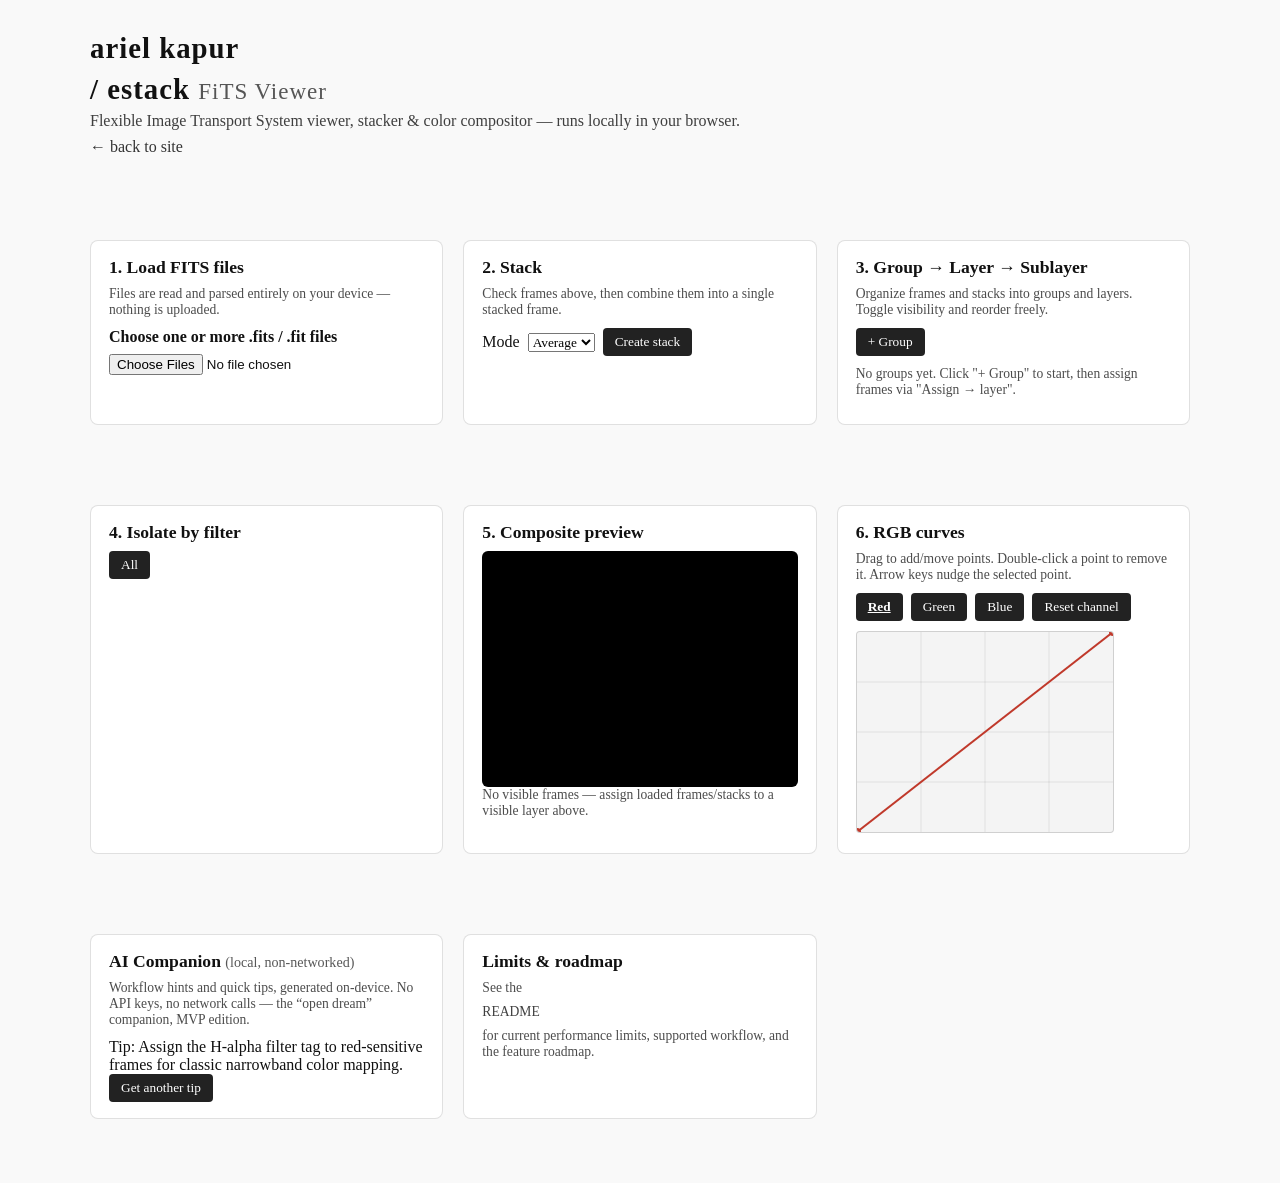
==== fits-viewer/index.html @ 63f1c222 "Add estack FiTS Viewer MVP: parsing, stacking, hierarchy, curves, AI panel Co-authored-by: arielkapu" ====
﻿<!DOCTYPE html>
<html lang="en" xmlns="http://www.w3.org/1999/xhtml" class="no-js">
<head>
    <meta charset="utf-8" />
    <meta name="viewport" content="width=device-width, initial-scale=1" />

    <title>estack — FiTS Viewer</title>

    <script>document.documentElement.classList.replace('no-js', 'js');</script>

    <link rel="stylesheet" href="../style.css">
    <link rel="stylesheet" href="style.css">

    <link rel="icon" href="../favicon.png" type="image/png">
    <link rel="shortcut icon" href="../favicon.png" type="image/png">
</head>
<body class="fits-app-body">
    <header class="fits-header">
        <h1 class="fits-title"><a href="../index.html">ariel kapur</a> / estack <span class="fits-subtitle">FiTS Viewer</span></h1>
        <p class="fits-tagline">Flexible Image Transport System viewer, stacker &amp; color compositor — runs locally in your browser.</p>
        <nav class="fits-nav">
            <a href="../index.html">&larr; back to site</a>
        </nav>
    </header>

    <main class="fits-main">

        <section class="fits-panel" id="load-panel" aria-labelledby="load-heading">
            <h2 id="load-heading">1. Load FITS files</h2>
            <p class="fits-hint">Files are read and parsed entirely on your device — nothing is uploaded.</p>
            <label class="fits-file-label" for="fits-file-input">
                Choose one or more .fits / .fit files
            </label>
            <input type="file" id="fits-file-input" accept=".fits,.fit,.fts" multiple />
            <ul id="frame-list" class="fits-frame-list" aria-live="polite"></ul>
        </section>

        <section class="fits-panel" id="stack-panel" aria-labelledby="stack-heading">
            <h2 id="stack-heading">2. Stack</h2>
            <p class="fits-hint">Check frames above, then combine them into a single stacked frame.</p>
            <div class="fits-row">
                <label for="stack-mode">Mode</label>
                <select id="stack-mode">
                    <option value="average">Average</option>
                    <option value="median">Median</option>
                </select>
                <button id="create-stack-btn" type="button">Create stack</button>
            </div>
            <ul id="stack-list" class="fits-frame-list" aria-live="polite"></ul>
        </section>

        <section class="fits-panel" id="hierarchy-panel" aria-labelledby="hierarchy-heading">
            <h2 id="hierarchy-heading">3. Group &rarr; Layer &rarr; Sublayer</h2>
            <p class="fits-hint">Organize frames and stacks into groups and layers. Toggle visibility and reorder freely.</p>
            <div class="fits-row">
                <button id="add-group-btn" type="button">+ Group</button>
            </div>
            <div id="hierarchy-tree" class="fits-hierarchy-tree"></div>
        </section>

        <section class="fits-panel" id="filter-panel" aria-labelledby="filter-heading">
            <h2 id="filter-heading">4. Isolate by filter</h2>
            <div id="filter-toggles" class="fits-row" role="group" aria-label="Filter isolation"></div>
        </section>

        <section class="fits-panel" id="composite-panel" aria-labelledby="composite-heading">
            <h2 id="composite-heading">5. Composite preview</h2>
            <canvas id="composite-canvas" width="640" height="480" aria-label="Composite preview"></canvas>
            <p id="composite-status" class="fits-hint">Load and assign frames to see a preview.</p>
        </section>

        <section class="fits-panel" id="curves-panel" aria-labelledby="curves-heading">
            <h2 id="curves-heading">6. RGB curves</h2>
            <p class="fits-hint">Drag to add/move points. Double-click a point to remove it. Arrow keys nudge the selected point.</p>
            <div class="fits-row" role="tablist" aria-label="Curve channel">
                <button class="curve-tab active" data-channel="r" type="button">Red</button>
                <button class="curve-tab" data-channel="g" type="button">Green</button>
                <button class="curve-tab" data-channel="b" type="button">Blue</button>
                <button id="curves-reset-btn" type="button">Reset channel</button>
            </div>
            <canvas id="curve-canvas" width="256" height="200" role="img" aria-label="Curve editor"></canvas>
        </section>

        <section class="fits-panel" id="ai-panel" aria-labelledby="ai-heading">
            <h2 id="ai-heading">AI Companion <span class="fits-subtitle">(local, non-networked)</span></h2>
            <p class="fits-hint">Workflow hints and quick tips, generated on-device. No API keys, no network calls — the “open dream” companion, MVP edition.</p>
            <ul id="ai-tips" class="fits-tip-list" aria-live="polite"></ul>
            <button id="ai-tip-btn" type="button">Get another tip</button>
        </section>

        <section class="fits-panel" id="limits-panel" aria-labelledby="limits-heading">
            <h2 id="limits-heading">Limits &amp; roadmap</h2>
            <p class="fits-hint">See the <a href="../README.md">README</a> for current performance limits, supported workflow, and the feature roadmap.</p>
        </section>

    </main>

    <script src="fits-parser.js"></script>
    <script src="curves.js"></script>
    <script src="ai-companion.js"></script>
    <script src="app.js"></script>
</body>
</html>
---- style.css ----
﻿body {
    background-color: #f9f9f9;
    color: #111;
    font-family: Georgia, serif;

    text-align: center;

    display: flex;
    flex-direction: column;
    align-items: center;
}

/* Custom cursor: hidden by default until JS enables it */
@media (pointer: fine) and (hover: hover) {
    /* Position the container fixed to the viewport */
    #cursor {
        position: fixed;
        top: 0;
        left: 0;
        width: 16px;
        height: 16px;
        pointer-events: none; /* Prevents the element from blocking clicks */
        transform: translate(-50%, -50%); /* Centers the image on the mouse tip */
        z-index: 9999; /* Keeps cursor above everything else */
        opacity: 0;
        visibility: hidden;
        transition: transform 120ms linear, opacity 120ms linear, visibility 120ms linear;
        will-change: transform, opacity;
    }

    /* Ensure the image fills the container */
    #cursor img {
        width: 99%;
        height: 101%;
        display: block;
        object-fit: contain;
    }

    /* When hovering reveal-highlight, make the cursor image stark white */
    #cursor.cursor-white img {
        filter: invert(1) brightness(2) saturate(0);
    }

    /* expanded state for interactive elements */
    #cursor.cursor-active {
        transform: translate(-50%, -50%) scale(1.35) rotate(90deg);
    }

    /* Prevent browser from showing its own pointer/hand over interactive elements */
    .custom-cursor-enabled,
    .custom-cursor-enabled a, .custom-cursor-enabled a:link, .custom-cursor-enabled a:visited, .custom-cursor-enabled a:hover, .custom-cursor-enabled a:active,
    .custom-cursor-enabled button, .custom-cursor-enabled input, .custom-cursor-enabled textarea, .custom-cursor-enabled select, .custom-cursor-enabled label {
        cursor: none !important;
    }
}

h1 {
    font-size: clamp(2.5rem, 9vw, 8rem);
    letter-spacing: 5px;
}


section {
    margin-top: 60px;
}


a {
    display: block;
    margin: 8px 0;
    color: black;
    text-decoration: none;
}


/* remove underline globally (including hover/focus) for a cleaner look */
a, a:link, a:visited, a:hover, a:focus, a:active {
    text-decoration: none !important;
}

a:focus-visible,
button:focus-visible,
input:focus-visible {
    outline: 3px solid currentColor;
    outline-offset: 4px;
}

@font-face {
    font-family: "DeiGrat";
    src: url("fonts/DeiGrat.ttf");
    font-display: swap;
}

@font-face {
    font-family: "vipnagorgialla";
    src: url("fonts/dos.ttf");
    font-display: swap;
}

@font-face {
    font-family: "cavalhatriz";
    src: url("fonts/cavalhatriz.ttf");
    font-display: swap;
}

@font-face {
    font-family: "dos";
    src: url("fonts/dos.ttf");
    font-display: swap;
}

.sidebar {
    font-size: 2rem;
}

.name {
    font-family: "DeiGrat", monospace;
    display: inline-block;
    max-width: calc(100vw - 2rem);
    box-sizing: border-box;
    white-space: nowrap;
    text-align: center;

    /* make glow transitions faster and hint the browser to optimize */
    transition: text-shadow 160ms ease, transform 160ms ease;
    will-change: text-shadow, transform;
    transform: translateZ(0); /* promote to its own layer to reduce jank */
}

.name:hover {
    /* simplified glow (fewer layers) to reduce repaints and improve performance */
    text-shadow: 0 0 14px rgba(0,0,0,0.45), 0 0 6px rgba(255,255,255,0.85);
    transform: translateZ(0) scale(1.01);

    font-family: "DeiGrat", monospace;
    display: inline-block;
    max-width: calc(100vw - 2rem);
    box-sizing: border-box;
    white-space: nowrap;
    overflow: visible;
    text-align: center;
}

/* Subheading and paragraph utility classes using project fonts.
   Sizes will be adjusted by JS so they never exceed .name's pixel size. */
.subheading,
h2.subheading {
    font-family: "vipnagorgialla", serif !important;
    line-height: 1;
    margin: 12px 0;
    font-size: clamp(1.5rem, 6vw, 4rem) !important;
}

.pixelitalic,
p.pixelitalic {
    font-family: "cavalhatriz", monospace !important;
    line-height: 1.2;
    margin: 8px 0;
    font-size: clamp(1rem, 4vw, 2.5rem) !important;
}

/* If links or other inline elements should use pixelitalic, allow applying class to them too */
.pixelitalic-inline {
    font-family: "cavalhatriz", monospace !important;
    font-style: italic !important;
}

.dos,
p.dos {
    font-family: "dos", monospace !important;
    line-height: 1.2;
    margin: 8px 0;
    font-size: 15px !important;
}

/* If links or other inline elements should use pixelitalic, allow applying class to them too */
.dos-inline {
    font-family: "dos", monospace !important;
    font-style: italic !important;
}

/* Center the page content vertically on screen (browser only) */
@media screen {
    body {
        min-height: 95vh; /* ensure body fills viewport height */
        justify-content: center; /* vertical centering because body is display:flex */
    }
}

/* Link reveal highlight: black sweep left->right and text fades to white */
.reveal-highlight {
    position: relative;
    /* size to the text so the highlight starts at the text/padding only */
    display: inline-block;
    padding: 2px 8px; /* reduced vertical padding -> thinner highlight */
    margin: 0; /* anchors provide vertical spacing */
    overflow: hidden;
    -webkit-tap-highlight-color: transparent;
    border-radius: 2px;
    /* ensure the text stays above the pseudo-element */
    z-index: 2;
    transition: color 260ms ease;
    color: inherit;
}
.reveal-highlight::before {
    content: "";
    position: absolute;
    left: 0;
    top: 0;
    right: 0;
    bottom: 0;
    background: #080808;
    border-radius: 2px;
    transform-origin: left center;
    transform: scaleX(0);
    transition: transform 300ms cubic-bezier(0.2,0.9,0.2,1);
    z-index: -10; /* sits under the text */
}
.reveal-highlight:hover::before,
.reveal-highlight:focus::before {
    transform: scaleX(1);
}
.reveal-highlight:hover,
.reveal-highlight:focus {
    color: #f8f8f8;
}

/* Respect reduced motion preference */
@media (prefers-reduced-motion: reduce) {
    .reveal-highlight::before,
    .reveal-highlight {
        transition: none !important;
        transform: none !important;
    }
}
---- fits-viewer/style.css ----
/* fits-viewer/style.css — styles scoped to the estack FiTS Viewer app */

.fits-app-body {
    display: block;
    text-align: left;
    align-items: stretch;
    max-width: 1100px;
    margin: 0 auto;
    padding: 24px 20px 64px;
    cursor: auto;
}

.fits-app-body, .fits-app-body * {
    cursor: auto !important;
}

.fits-header {
    margin-bottom: 24px;
}

.fits-title {
    font-size: 1.8rem;
    letter-spacing: 1px;
    margin: 0 0 6px;
}

.fits-title a {
    color: inherit;
}

.fits-subtitle {
    font-weight: normal;
    font-size: 0.8em;
    opacity: 0.7;
}

.fits-tagline {
    margin: 0 0 8px;
    opacity: 0.8;
}

.fits-nav a {
    color: #333;
}

.fits-main {
    display: grid;
    grid-template-columns: repeat(auto-fit, minmax(320px, 1fr));
    gap: 20px;
}

.fits-panel {
    border: 1px solid rgba(0,0,0,0.12);
    border-radius: 8px;
    padding: 16px 18px;
    background: #fff;
}

.fits-panel h2 {
    margin: 0 0 8px;
    font-size: 1.1rem;
}

.fits-hint {
    font-size: 0.85rem;
    opacity: 0.75;
    margin: 0 0 10px;
}

.fits-row {
    display: flex;
    align-items: center;
    gap: 8px;
    flex-wrap: wrap;
    margin-bottom: 10px;
}

.fits-file-label {
    display: inline-block;
    margin-bottom: 8px;
    font-weight: bold;
}

.fits-frame-list, .fits-tip-list {
    list-style: none;
    margin: 0;
    padding: 0;
    max-height: 320px;
    overflow-y: auto;
}

.fits-frame-list li {
    display: flex;
    flex-wrap: wrap;
    align-items: center;
    gap: 8px;
    padding: 8px 4px;
    border-bottom: 1px solid rgba(0,0,0,0.08);
    font-size: 0.9rem;
}

.fits-frame-list li:last-child {
    border-bottom: none;
}

.fits-frame-name {
    font-weight: bold;
    flex: 1 1 160px;
    word-break: break-all;
}

.fits-frame-status {
    font-size: 0.8rem;
    opacity: 0.8;
}

.fits-frame-status.error {
    color: #b3261e;
}

.fits-progress {
    width: 100%;
    height: 6px;
    appearance: none;
}

.fits-hierarchy-tree ul {
    list-style: none;
    margin: 0 0 0 16px;
    padding: 0;
    border-left: 2px dashed rgba(0,0,0,0.15);
}

.fits-hierarchy-tree > ul {
    margin-left: 0;
    border-left: none;
}

.fits-hierarchy-tree li {
    padding: 6px 0 6px 10px;
}

.fits-node-row {
    display: flex;
    align-items: center;
    gap: 6px;
    flex-wrap: wrap;
    font-size: 0.9rem;
}

.fits-node-row input[type="text"] {
    font: inherit;
    border: 1px solid rgba(0,0,0,0.2);
    border-radius: 4px;
    padding: 2px 6px;
}

.fits-node-row button {
    font-size: 0.75rem;
    padding: 2px 6px;
}

#composite-canvas {
    max-width: 100%;
    background: #000;
    border-radius: 6px;
    display: block;
}

#curve-canvas {
    background: #f4f4f4;
    border: 1px solid rgba(0,0,0,0.15);
    border-radius: 4px;
    touch-action: none;
}

.curve-tab {
    font-weight: normal;
}

.curve-tab.active {
    font-weight: bold;
    text-decoration: underline;
}

button, select, input[type="text"], input[type="color"] {
    font-family: inherit;
}

button:focus-visible, select:focus-visible, input:focus-visible, canvas:focus-visible, a:focus-visible {
    outline: 3px solid #1a73e8;
    outline-offset: 2px;
}

button {
    background: #222;
    color: #fff;
    border: none;
    border-radius: 4px;
    padding: 6px 12px;
    cursor: pointer !important;
}

button:hover {
    background: #444;
}

button:disabled {
    background: #999;
    cursor: not-allowed !important;
}
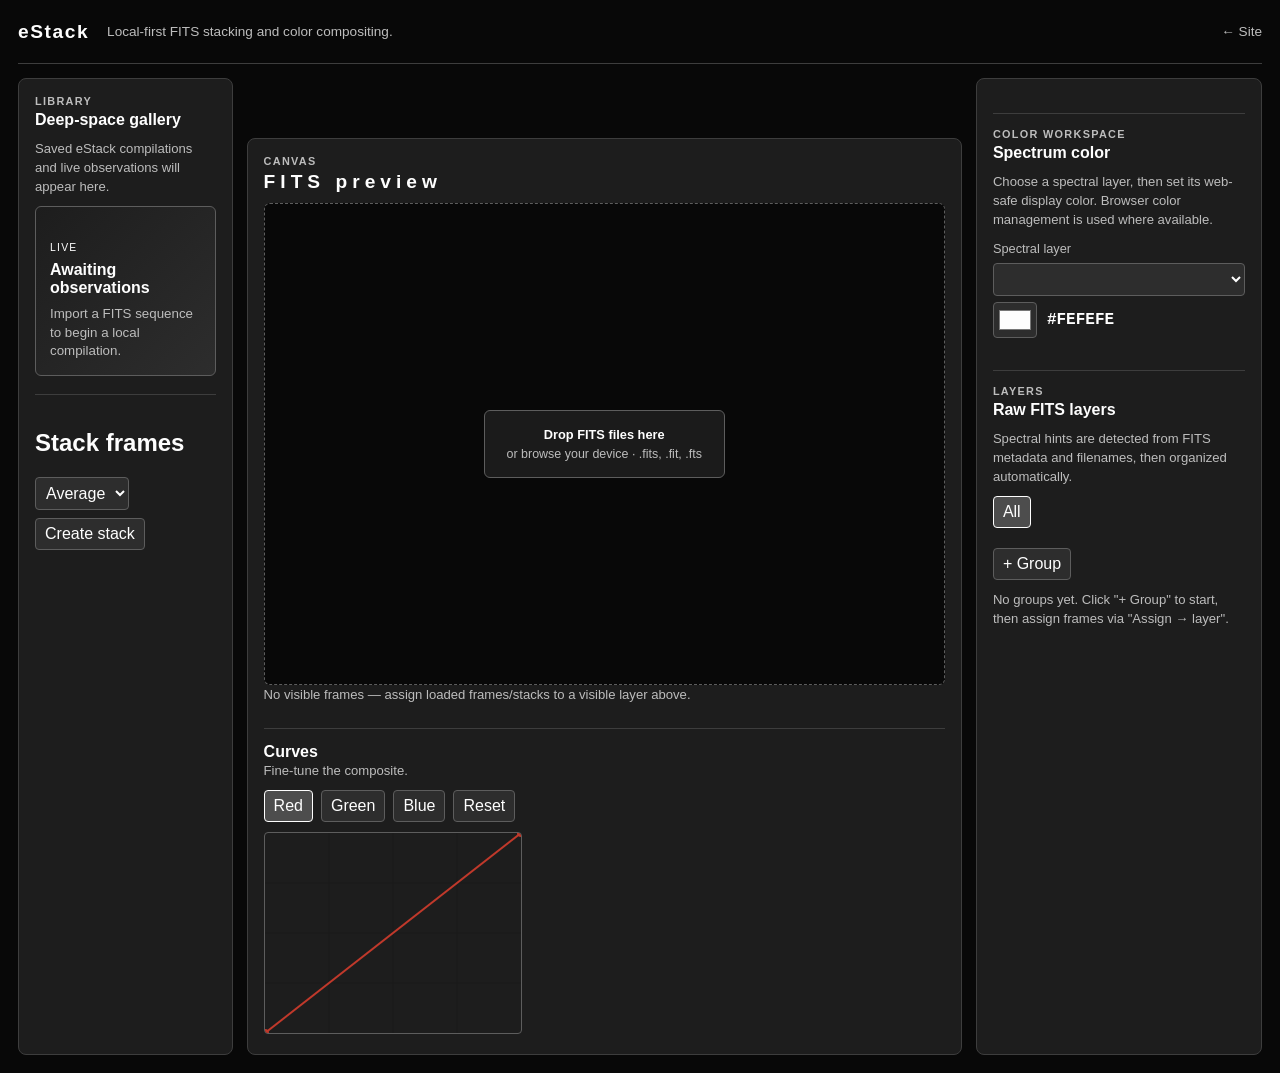
==== commit 5e31bb26: "Refresh eStack dark workspace Co-authored-by: arielkapur <76942657+arielkapur@users.noreply.github.c" ====
--- a/fits-viewer/index.html
+++ b/fits-viewer/index.html
@@ -1,103 +1,74 @@
-﻿<!DOCTYPE html>
+<!DOCTYPE html>
 <html lang="en" xmlns="http://www.w3.org/1999/xhtml" class="no-js">
 <head>
     <meta charset="utf-8" />
     <meta name="viewport" content="width=device-width, initial-scale=1" />
-
-    <title>estack — FiTS Viewer</title>
-
+    <title>eStack — FITS Viewer</title>
     <script>document.documentElement.classList.replace('no-js', 'js');</script>
-
     <link rel="stylesheet" href="../style.css">
     <link rel="stylesheet" href="style.css">
-
     <link rel="icon" href="../favicon.png" type="image/png">
-    <link rel="shortcut icon" href="../favicon.png" type="image/png">
 </head>
 <body class="fits-app-body">
     <header class="fits-header">
-        <h1 class="fits-title"><a href="../index.html">ariel kapur</a> / estack <span class="fits-subtitle">FiTS Viewer</span></h1>
-        <p class="fits-tagline">Flexible Image Transport System viewer, stacker &amp; color compositor — runs locally in your browser.</p>
-        <nav class="fits-nav">
-            <a href="../index.html">&larr; back to site</a>
-        </nav>
+        <a class="fits-brand" href="../index.html">eStack</a>
+        <p class="fits-tagline">Local-first FITS stacking and color compositing.</p>
+        <a class="fits-nav" href="../index.html">&larr; Site</a>
     </header>
+    <main class="fits-workspace">
+        <aside class="fits-sidebar fits-gallery" aria-labelledby="gallery-heading">
+            <div class="panel-heading"><p class="eyebrow">Library</p><h2 id="gallery-heading">Deep-space gallery</h2></div>
+            <p class="fits-hint">Saved eStack compilations and live observations will appear here.</p>
+            <div class="gallery-placeholder" aria-label="Gallery placeholder">
+                <span>LIVE</span><strong>Awaiting observations</strong><small>Import a FITS sequence to begin a local compilation.</small>
+            </div>
+            <section class="fits-compact-panel" aria-labelledby="stack-heading">
+                <h2 id="stack-heading">Stack frames</h2>
+                <div class="fits-row">
+                    <select id="stack-mode" aria-label="Stacking mode"><option value="average">Average</option><option value="median">Median</option></select>
+                    <button id="create-stack-btn" type="button">Create stack</button>
+                </div>
+                <ul id="stack-list" class="fits-frame-list" aria-live="polite"></ul>
+            </section>
+        </aside>
 
-    <main class="fits-main">
-
-        <section class="fits-panel" id="load-panel" aria-labelledby="load-heading">
-            <h2 id="load-heading">1. Load FITS files</h2>
-            <p class="fits-hint">Files are read and parsed entirely on your device — nothing is uploaded.</p>
-            <label class="fits-file-label" for="fits-file-input">
-                Choose one or more .fits / .fit files
-            </label>
+        <section class="fits-preview-panel" aria-labelledby="preview-heading">
+            <div class="panel-heading"><p class="eyebrow">Canvas</p><h1 id="preview-heading">FITS preview</h1></div>
+            <div id="drop-zone" class="fits-drop-zone" tabindex="0" role="button" aria-label="Choose or drop FITS files">
+                <canvas id="composite-canvas" width="640" height="480" aria-label="Composite preview"></canvas>
+                <label class="drop-overlay" for="fits-file-input"><strong>Drop FITS files here</strong><span>or browse your device · .fits, .fit, .fts</span></label>
+            </div>
             <input type="file" id="fits-file-input" accept=".fits,.fit,.fts" multiple />
-            <ul id="frame-list" class="fits-frame-list" aria-live="polite"></ul>
+            <p id="composite-status" class="fits-hint" aria-live="polite">Drop a FITS file to start a local preview.</p>
+            <section class="fits-compact-panel curves-panel" aria-labelledby="curves-heading">
+                <div class="panel-heading"><h2 id="curves-heading">Curves</h2><p class="fits-hint">Fine-tune the composite.</p></div>
+                <div class="fits-row" role="tablist" aria-label="Curve channel">
+                    <button class="curve-tab active" data-channel="r" type="button">Red</button><button class="curve-tab" data-channel="g" type="button">Green</button><button class="curve-tab" data-channel="b" type="button">Blue</button><button id="curves-reset-btn" type="button">Reset</button>
+                </div>
+                <canvas id="curve-canvas" width="256" height="200" role="img" aria-label="Curve editor"></canvas>
+            </section>
         </section>
 
-        <section class="fits-panel" id="stack-panel" aria-labelledby="stack-heading">
-            <h2 id="stack-heading">2. Stack</h2>
-            <p class="fits-hint">Check frames above, then combine them into a single stacked frame.</p>
-            <div class="fits-row">
-                <label for="stack-mode">Mode</label>
-                <select id="stack-mode">
-                    <option value="average">Average</option>
-                    <option value="median">Median</option>
-                </select>
-                <button id="create-stack-btn" type="button">Create stack</button>
-            </div>
-            <ul id="stack-list" class="fits-frame-list" aria-live="polite"></ul>
-        </section>
-
-        <section class="fits-panel" id="hierarchy-panel" aria-labelledby="hierarchy-heading">
-            <h2 id="hierarchy-heading">3. Group &rarr; Layer &rarr; Sublayer</h2>
-            <p class="fits-hint">Organize frames and stacks into groups and layers. Toggle visibility and reorder freely.</p>
-            <div class="fits-row">
-                <button id="add-group-btn" type="button">+ Group</button>
-            </div>
-            <div id="hierarchy-tree" class="fits-hierarchy-tree"></div>
-        </section>
-
-        <section class="fits-panel" id="filter-panel" aria-labelledby="filter-heading">
-            <h2 id="filter-heading">4. Isolate by filter</h2>
-            <div id="filter-toggles" class="fits-row" role="group" aria-label="Filter isolation"></div>
-        </section>
-
-        <section class="fits-panel" id="composite-panel" aria-labelledby="composite-heading">
-            <h2 id="composite-heading">5. Composite preview</h2>
-            <canvas id="composite-canvas" width="640" height="480" aria-label="Composite preview"></canvas>
-            <p id="composite-status" class="fits-hint">Load and assign frames to see a preview.</p>
-        </section>
-
-        <section class="fits-panel" id="curves-panel" aria-labelledby="curves-heading">
-            <h2 id="curves-heading">6. RGB curves</h2>
-            <p class="fits-hint">Drag to add/move points. Double-click a point to remove it. Arrow keys nudge the selected point.</p>
-            <div class="fits-row" role="tablist" aria-label="Curve channel">
-                <button class="curve-tab active" data-channel="r" type="button">Red</button>
-                <button class="curve-tab" data-channel="g" type="button">Green</button>
-                <button class="curve-tab" data-channel="b" type="button">Blue</button>
-                <button id="curves-reset-btn" type="button">Reset channel</button>
-            </div>
-            <canvas id="curve-canvas" width="256" height="200" role="img" aria-label="Curve editor"></canvas>
-        </section>
-
-        <section class="fits-panel" id="ai-panel" aria-labelledby="ai-heading">
-            <h2 id="ai-heading">AI Companion <span class="fits-subtitle">(local, non-networked)</span></h2>
-            <p class="fits-hint">Workflow hints and quick tips, generated on-device. No API keys, no network calls — the “open dream” companion, MVP edition.</p>
-            <ul id="ai-tips" class="fits-tip-list" aria-live="polite"></ul>
-            <button id="ai-tip-btn" type="button">Get another tip</button>
-        </section>
-
-        <section class="fits-panel" id="limits-panel" aria-labelledby="limits-heading">
-            <h2 id="limits-heading">Limits &amp; roadmap</h2>
-            <p class="fits-hint">See the <a href="../README.md">README</a> for current performance limits, supported workflow, and the feature roadmap.</p>
-        </section>
-
+        <aside class="fits-sidebar fits-controls">
+            <section class="fits-compact-panel color-panel" aria-labelledby="color-heading">
+                <div class="panel-heading"><p class="eyebrow">Color workspace</p><h2 id="color-heading">Spectrum color</h2></div>
+                <p class="fits-hint">Choose a spectral layer, then set its web-safe display color. Browser color management is used where available.</p>
+                <label for="scheme-filter">Spectral layer</label>
+                <select id="scheme-filter" aria-label="Spectral layer color target"></select>
+                <div class="color-control"><input id="scheme-color" type="color" value="#fefefe" aria-label="Spectrum color"><output id="scheme-hex" for="scheme-color">#FEFEFE</output></div>
+            </section>
+            <section class="fits-compact-panel layers-panel" aria-labelledby="layers-heading">
+                <div class="panel-heading"><p class="eyebrow">Layers</p><h2 id="layers-heading">Raw FITS layers</h2></div>
+                <p class="fits-hint">Spectral hints are detected from FITS metadata and filenames, then organized automatically.</p>
+                <div id="filter-toggles" class="fits-row" role="group" aria-label="Filter isolation"></div>
+                <ul id="frame-list" class="fits-frame-list" aria-live="polite"></ul>
+                <div class="fits-row"><button id="add-group-btn" type="button">+ Group</button></div>
+                <div id="hierarchy-tree" class="fits-hierarchy-tree"></div>
+            </section>
+        </aside>
     </main>
-
     <script src="fits-parser.js"></script>
     <script src="curves.js"></script>
-    <script src="ai-companion.js"></script>
     <script src="app.js"></script>
 </body>
 </html>
--- a/style.css
+++ b/style.css
@@ -1,7 +1,7 @@
 ﻿body {
     background-color: #f9f9f9;
     color: #111;
-    font-family: Georgia, serif;
+    font-family: "Source Serif 4", Georgia, serif;
 
     text-align: center;
 
@@ -12,6 +12,8 @@
 
 /* Custom cursor: hidden by default until JS enables it */
 @media (pointer: fine) and (hover: hover) {
+    body { cursor: none; }
+
     /* Position the container fixed to the viewport */
     #cursor {
         position: fixed;
@@ -47,15 +49,14 @@
     }
 
     /* Prevent browser from showing its own pointer/hand over interactive elements */
-    .custom-cursor-enabled,
-    .custom-cursor-enabled a, .custom-cursor-enabled a:link, .custom-cursor-enabled a:visited, .custom-cursor-enabled a:hover, .custom-cursor-enabled a:active,
-    .custom-cursor-enabled button, .custom-cursor-enabled input, .custom-cursor-enabled textarea, .custom-cursor-enabled select, .custom-cursor-enabled label {
+    a, a:link, a:visited, a:hover, a:active,
+    button, input, textarea, select, label {
         cursor: none !important;
     }
 }
 
 h1 {
-    font-size: clamp(2.5rem, 9vw, 8rem);
+    font-size: 4rem;
     letter-spacing: 5px;
 }
 
@@ -78,13 +79,6 @@
     text-decoration: none !important;
 }
 
-a:focus-visible,
-button:focus-visible,
-input:focus-visible {
-    outline: 3px solid currentColor;
-    outline-offset: 4px;
-}
-
 @font-face {
     font-family: "DeiGrat";
     src: url("fonts/DeiGrat.ttf");
@@ -116,9 +110,11 @@
 .name {
     font-family: "DeiGrat", monospace;
     display: inline-block;
-    max-width: calc(100vw - 2rem);
+    /* exact one-seventh of the viewport width */
+    width: calc(100vw / 7);
     box-sizing: border-box;
-    white-space: nowrap;
+    white-space: nowrap;   /* no line breaks allowed */
+    overflow: visible;
     text-align: center;
 
     /* make glow transitions faster and hint the browser to optimize */
@@ -134,48 +130,58 @@
 
     font-family: "DeiGrat", monospace;
     display: inline-block;
-    max-width: calc(100vw - 2rem);
+    width: calc(100vw / 7);
     box-sizing: border-box;
     white-space: nowrap;
     overflow: visible;
     text-align: center;
 }
 
+/* on small screens let JS / media queries decide if different behavior is needed */
+@media (max-width: 480px) {
+    .name {
+        /* keep it single-line but allow a more reasonable starting size */
+        font-size: 20px;
+    }
+}
+
 /* Subheading and paragraph utility classes using project fonts.
    Sizes will be adjusted by JS so they never exceed .name's pixel size. */
 .subheading,
 h2.subheading {
-    font-family: "vipnagorgialla", serif !important;
+    font-family: "Work Sans", sans-serif !important;
+    font-weight: 600 !important;
     line-height: 1;
     margin: 12px 0;
-    font-size: clamp(1.5rem, 6vw, 4rem) !important;
+    /* script will override to a value <= name size; provide fallback */
+    font-size: 20px !important;
 }
 
 .pixelitalic,
 p.pixelitalic {
-    font-family: "cavalhatriz", monospace !important;
-    line-height: 1.2;
-    margin: 8px 0;
-    font-size: clamp(1rem, 4vw, 2.5rem) !important;
-}
-
-/* If links or other inline elements should use pixelitalic, allow applying class to them too */
-.pixelitalic-inline {
-    font-family: "cavalhatriz", monospace !important;
-    font-style: italic !important;
-}
-
-.dos,
-p.dos {
-    font-family: "dos", monospace !important;
+    font-family: "Source Serif 4", serif !important;
     line-height: 1.2;
     margin: 8px 0;
     font-size: 15px !important;
 }
 
 /* If links or other inline elements should use pixelitalic, allow applying class to them too */
+.pixelitalic-inline {
+    font-family: "Source Serif 4", serif !important;
+    font-style: italic !important;
+}
+
+.dos,
+p.dos {
+    font-family: "Source Serif 4", serif !important;
+    line-height: 1.2;
+    margin: 8px 0;
+    font-size: 15px !important;
+}
+
+/* If links or other inline elements should use pixelitalic, allow applying class to them too */
 .dos-inline {
-    font-family: "dos", monospace !important;
+    font-family: "Source Serif 4", serif !important;
     font-style: italic !important;
 }
 
--- a/fits-viewer/style.css
+++ b/fits-viewer/style.css
@@ -1,211 +1,30 @@
-/* fits-viewer/style.css — styles scoped to the estack FiTS Viewer app */
-
-.fits-app-body {
-    display: block;
-    text-align: left;
-    align-items: stretch;
-    max-width: 1100px;
-    margin: 0 auto;
-    padding: 24px 20px 64px;
-    cursor: auto;
-}
-
-.fits-app-body, .fits-app-body * {
-    cursor: auto !important;
-}
-
-.fits-header {
-    margin-bottom: 24px;
-}
-
-.fits-title {
-    font-size: 1.8rem;
-    letter-spacing: 1px;
-    margin: 0 0 6px;
-}
-
-.fits-title a {
-    color: inherit;
-}
-
-.fits-subtitle {
-    font-weight: normal;
-    font-size: 0.8em;
-    opacity: 0.7;
-}
-
-.fits-tagline {
-    margin: 0 0 8px;
-    opacity: 0.8;
-}
-
-.fits-nav a {
-    color: #333;
-}
-
-.fits-main {
-    display: grid;
-    grid-template-columns: repeat(auto-fit, minmax(320px, 1fr));
-    gap: 20px;
-}
-
-.fits-panel {
-    border: 1px solid rgba(0,0,0,0.12);
-    border-radius: 8px;
-    padding: 16px 18px;
-    background: #fff;
-}
-
-.fits-panel h2 {
-    margin: 0 0 8px;
-    font-size: 1.1rem;
-}
-
-.fits-hint {
-    font-size: 0.85rem;
-    opacity: 0.75;
-    margin: 0 0 10px;
-}
-
-.fits-row {
-    display: flex;
-    align-items: center;
-    gap: 8px;
-    flex-wrap: wrap;
-    margin-bottom: 10px;
-}
-
-.fits-file-label {
-    display: inline-block;
-    margin-bottom: 8px;
-    font-weight: bold;
-}
-
-.fits-frame-list, .fits-tip-list {
-    list-style: none;
-    margin: 0;
-    padding: 0;
-    max-height: 320px;
-    overflow-y: auto;
-}
-
-.fits-frame-list li {
-    display: flex;
-    flex-wrap: wrap;
-    align-items: center;
-    gap: 8px;
-    padding: 8px 4px;
-    border-bottom: 1px solid rgba(0,0,0,0.08);
-    font-size: 0.9rem;
-}
-
-.fits-frame-list li:last-child {
-    border-bottom: none;
-}
-
-.fits-frame-name {
-    font-weight: bold;
-    flex: 1 1 160px;
-    word-break: break-all;
-}
-
-.fits-frame-status {
-    font-size: 0.8rem;
-    opacity: 0.8;
-}
-
-.fits-frame-status.error {
-    color: #b3261e;
-}
-
-.fits-progress {
-    width: 100%;
-    height: 6px;
-    appearance: none;
-}
-
-.fits-hierarchy-tree ul {
-    list-style: none;
-    margin: 0 0 0 16px;
-    padding: 0;
-    border-left: 2px dashed rgba(0,0,0,0.15);
-}
-
-.fits-hierarchy-tree > ul {
-    margin-left: 0;
-    border-left: none;
-}
-
-.fits-hierarchy-tree li {
-    padding: 6px 0 6px 10px;
-}
-
-.fits-node-row {
-    display: flex;
-    align-items: center;
-    gap: 6px;
-    flex-wrap: wrap;
-    font-size: 0.9rem;
-}
-
-.fits-node-row input[type="text"] {
-    font: inherit;
-    border: 1px solid rgba(0,0,0,0.2);
-    border-radius: 4px;
-    padding: 2px 6px;
-}
-
-.fits-node-row button {
-    font-size: 0.75rem;
-    padding: 2px 6px;
-}
-
-#composite-canvas {
-    max-width: 100%;
-    background: #000;
-    border-radius: 6px;
-    display: block;
-}
-
-#curve-canvas {
-    background: #f4f4f4;
-    border: 1px solid rgba(0,0,0,0.15);
-    border-radius: 4px;
-    touch-action: none;
-}
-
-.curve-tab {
-    font-weight: normal;
-}
-
-.curve-tab.active {
-    font-weight: bold;
-    text-decoration: underline;
-}
-
-button, select, input[type="text"], input[type="color"] {
-    font-family: inherit;
-}
-
-button:focus-visible, select:focus-visible, input:focus-visible, canvas:focus-visible, a:focus-visible {
-    outline: 3px solid #1a73e8;
-    outline-offset: 2px;
-}
-
-button {
-    background: #222;
-    color: #fff;
-    border: none;
-    border-radius: 4px;
-    padding: 6px 12px;
-    cursor: pointer !important;
-}
-
-button:hover {
-    background: #444;
-}
-
-button:disabled {
-    background: #999;
-    cursor: not-allowed !important;
-}
+/* Styles scoped to the eStack workspace. */
+.fits-app-body { --black:#080808; --surface:#1d1d1d; --raised:#2d2d2d; --border:#3d3d3d; --muted:#5d5d5d; --text:#fefefe; box-sizing:border-box; display:block; min-height:100vh; margin:0; padding:0 18px 18px; max-width:none; background:var(--black); color:var(--text); font-family:Arial,sans-serif; text-align:left; cursor:auto; }
+.fits-app-body * { box-sizing:border-box; cursor:auto !important; }
+.fits-header { min-height:64px; display:flex; align-items:center; gap:18px; border-bottom:1px solid var(--border); }
+.fits-brand { display:inline; margin:0; color:var(--text); font-size:1.2rem; font-weight:700; letter-spacing:.08em; }
+.fits-tagline { margin:0; color:#bdbdbd; font-size:.85rem; }
+.fits-nav { display:inline; margin-left:auto; color:#bdbdbd; font-size:.85rem; }
+.fits-workspace { display:grid; grid-template-columns:minmax(190px, .75fr) minmax(0, 2.5fr) minmax(280px, 1fr); gap:14px; min-height:calc(100vh - 82px); padding-top:14px; }
+.fits-sidebar, .fits-preview-panel { min-width:0; background:var(--surface); border:1px solid var(--border); border-radius:8px; }
+.fits-sidebar { padding:16px; overflow:auto; }
+.fits-preview-panel { display:flex; min-height:66vh; flex-direction:column; padding:16px; }
+.fits-controls { display:flex; flex-direction:column; gap:14px; }
+.layers-panel { min-height:0; flex:1; }
+.panel-heading { margin-bottom:10px; }.panel-heading h1,.panel-heading h2 { margin:0; color:var(--text); font-size:1rem; }.panel-heading h1 { font-size:1.2rem; }
+.eyebrow { margin:0 0 4px; color:#bdbdbd; font-size:.68rem; font-weight:700; letter-spacing:.12em; text-transform:uppercase; }
+.fits-hint { margin:0 0 10px; color:#bdbdbd; font-size:.82rem; line-height:1.45; }
+.fits-compact-panel { margin-top:18px; padding-top:14px; border-top:1px solid var(--border); }
+.gallery-placeholder { display:flex; min-height:170px; flex-direction:column; justify-content:end; gap:8px; padding:14px; border:1px solid var(--muted); border-radius:6px; background:linear-gradient(135deg, #1d1d1d, #2d2d2d); }.gallery-placeholder span { color:var(--text); font-size:.65rem; letter-spacing:.12em; }.gallery-placeholder small { color:#bdbdbd; line-height:1.4; }
+.fits-drop-zone { position:relative; display:flex; flex:1; min-height:52vh; align-items:center; justify-content:center; overflow:hidden; border:1px dashed var(--muted); border-radius:6px; background:#080808; }.fits-drop-zone.dragging { border-color:var(--text); background:#1d1d1d; }
+#composite-canvas { display:block; max-width:100%; max-height:100%; background:#080808; image-rendering:auto; }
+.drop-overlay { position:absolute; inset:auto; display:flex; flex-direction:column; gap:5px; padding:16px 22px; border:1px solid var(--muted); border-radius:6px; background:rgba(29,29,29,.9); color:var(--text); text-align:center; cursor:pointer !important; }.drop-overlay span { color:#bdbdbd; font-size:.78rem; }
+#fits-file-input { position:absolute; width:1px; height:1px; overflow:hidden; clip:rect(0 0 0 0); }
+.fits-row { display:flex; align-items:center; flex-wrap:wrap; gap:8px; margin:10px 0; }
+.fits-frame-list { list-style:none; max-height:28vh; margin:0; padding:0; overflow:auto; }.fits-frame-list li { display:flex; align-items:center; flex-wrap:wrap; gap:7px; padding:8px 0; border-bottom:1px solid var(--border); font-size:.8rem; }.fits-frame-name { flex:1 1 125px; overflow-wrap:anywhere; font-weight:600; }.fits-frame-status { color:#bdbdbd; font-size:.72rem; }.fits-frame-status.error { color:#fefefe; text-decoration:underline; }.fits-progress { width:100%; accent-color:#fefefe; }
+.fits-hierarchy-tree { max-height:25vh; overflow:auto; }.fits-hierarchy-tree ul { margin:0 0 0 12px; padding:0; border-left:1px solid var(--muted); list-style:none; }.fits-hierarchy-tree>ul { margin:0; border:0; }.fits-hierarchy-tree li { padding:5px 0 5px 9px; }.fits-node-row { display:flex; align-items:center; flex-wrap:wrap; gap:5px; font-size:.76rem; }
+button,select,input[type="text"],input[type="color"] { border:1px solid var(--muted); border-radius:4px; background:var(--raised); color:var(--text); font:inherit; } button { padding:6px 9px; cursor:pointer !important; } button:hover,button.active { background:#4d4d4d; border-color:#fefefe; } button:disabled { color:#bdbdbd; opacity:.6; cursor:not-allowed!important; } select,input[type="text"] { padding:6px; } input[type="color"] { width:44px; height:36px; padding:3px; cursor:pointer!important; } label { color:#bdbdbd; font-size:.8rem; }
+.color-panel select { width:100%; margin:6px 0; }.color-control { display:flex; align-items:center; gap:10px; }.color-control output { font-family:monospace; font-size:1rem; font-weight:700; }.curves-panel { margin-top:14px; }.curves-panel #curve-canvas { max-width:100%; border:1px solid var(--muted); border-radius:4px; background:#1d1d1d; touch-action:none; }
+button:focus-visible,select:focus-visible,input:focus-visible,canvas:focus-visible,a:focus-visible,.fits-drop-zone:focus-visible { outline:3px solid #fefefe; outline-offset:2px; }
+@media (max-width:900px) { .fits-workspace { grid-template-columns:minmax(0,1fr) minmax(260px,.8fr); }.fits-gallery { grid-row:2; }.fits-preview-panel { grid-row:1; }.fits-controls { grid-column:2; grid-row:1 / span 2; } }
+@media (max-width:640px) { .fits-app-body { padding:0 10px 10px; }.fits-header { gap:10px; }.fits-tagline { display:none; }.fits-workspace { display:flex; flex-direction:column; }.fits-preview-panel { min-height:70vh; }.fits-drop-zone { min-height:55vh; }.fits-sidebar { max-height:none; }.fits-frame-list,.fits-hierarchy-tree { max-height:32vh; } }
